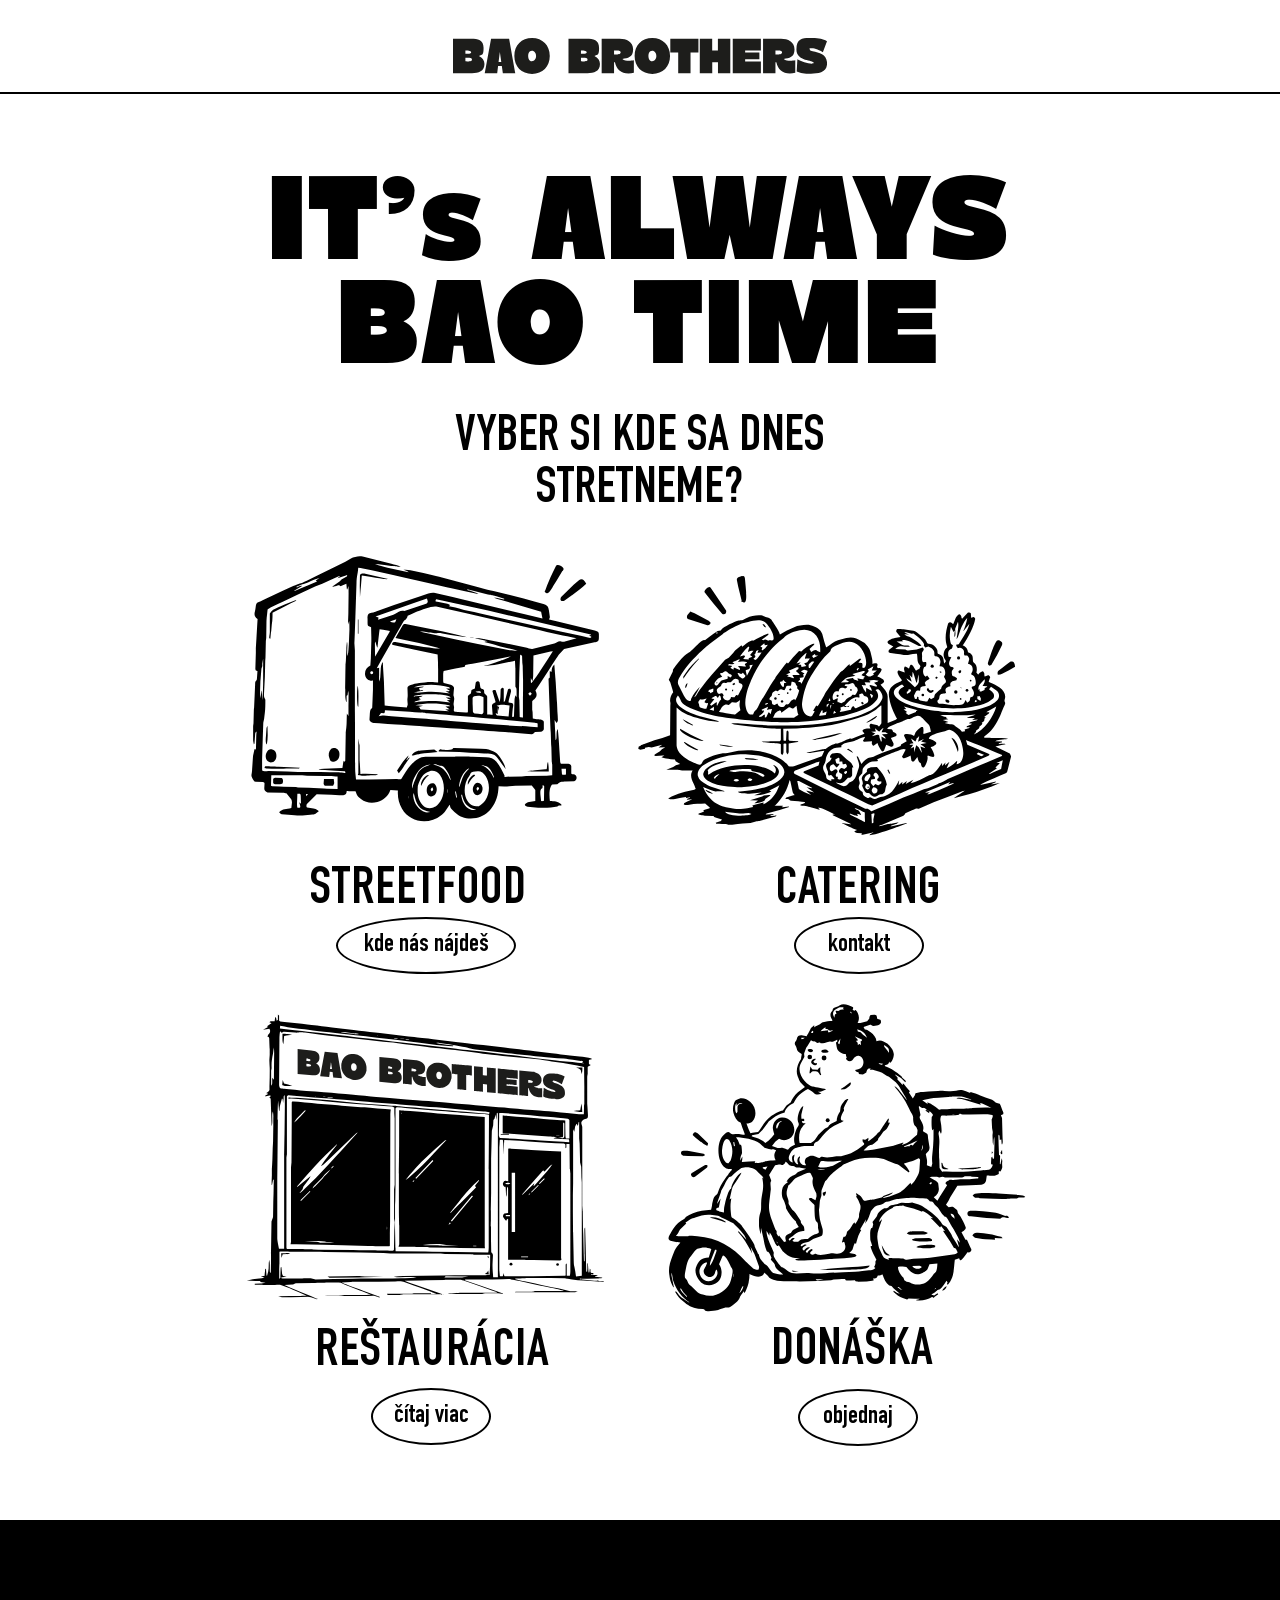
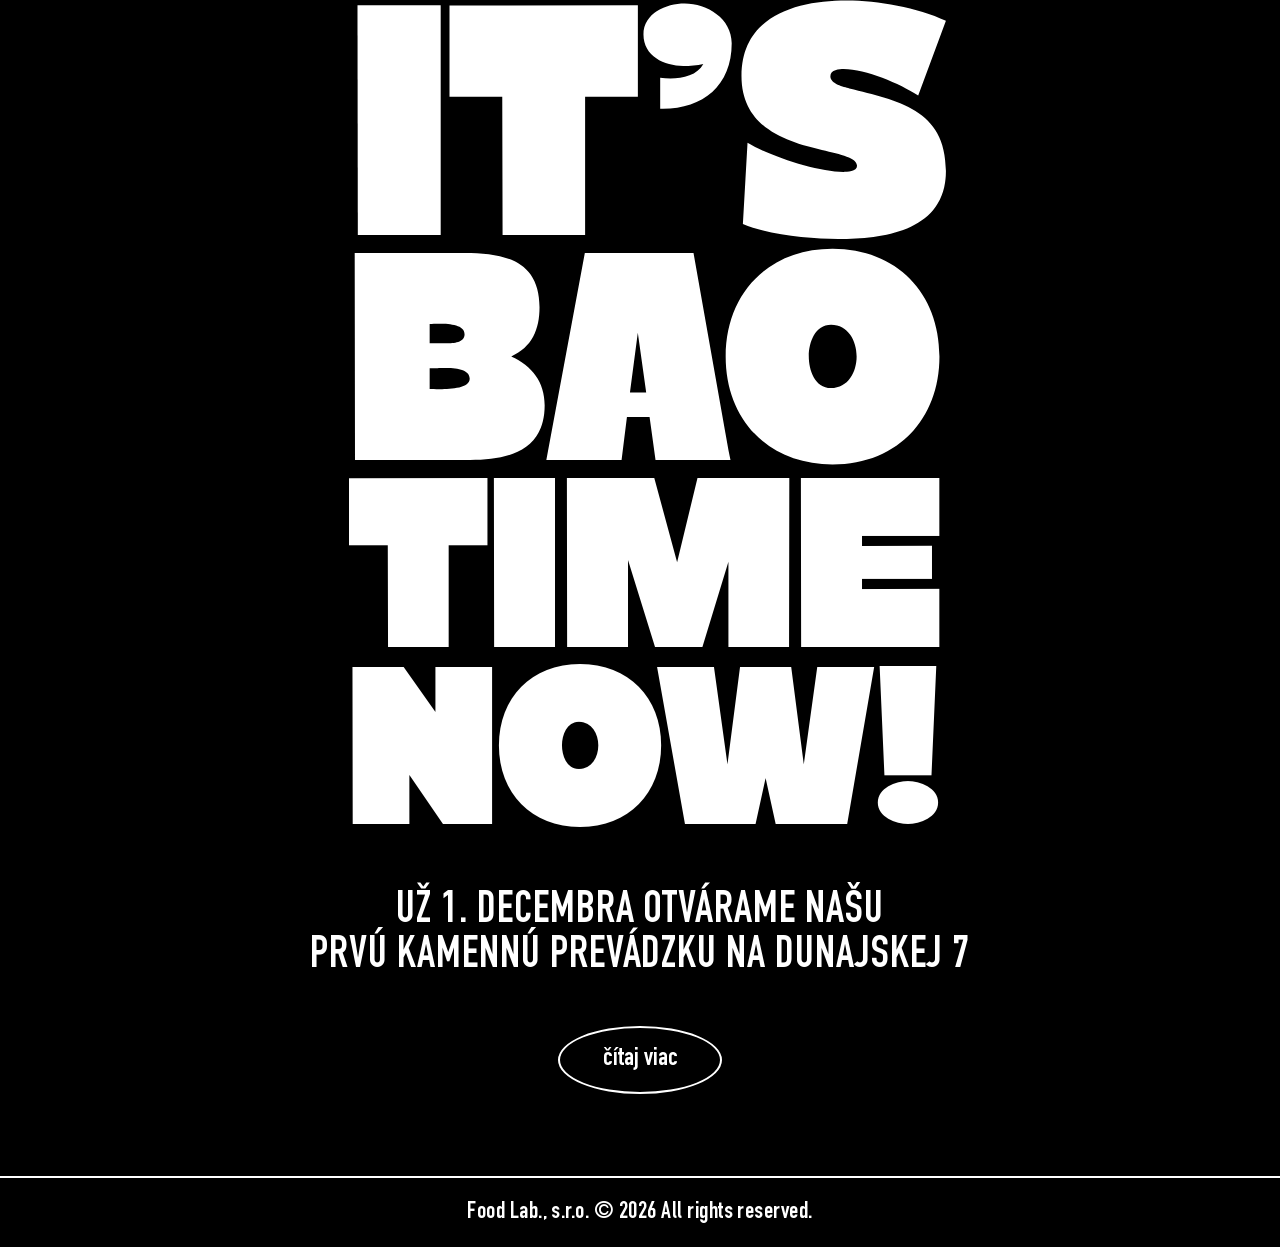
==== index.html @ 86ca7b3a "Initial commit - Bao static site" ====
<!DOCTYPE html>
<html lang="sk">
<head>
  <meta charset="UTF-8">
  <meta name="viewport" content="width=device-width, initial-scale=1.0">
  
  <!-- Primary Meta Tags -->
  <title>BAO BROTHERS — It’s Always Bao Time | Ázijský Street Food, Catering, Reštaurácia, Donáška</title>
  <meta name="title" content="BAO BROTHERS — It’s Always Bao Time | Ázijský Street Food, Catering, Reštaurácia, Donáška">
  <meta name="description" content="Bao Brothers — autentické nadýchané parené bao žemličky. Ponúkame mobilný street food, prémiový catering na akcie, donášku a od 1. decembra novú kamennú reštauráciu na Dunajskej 7 v Bratislave.">
  <meta name="keywords" content="Bao Brothers, bao buns, street food Bratislava, catering na akcie, donáška bao, ázijská reštaurácia, Dunajská 7 Bratislava, parené buchtičky, Food Lab">
  <meta name="author" content="Food Lab., s.r.o.">
  <meta name="robots" content="index, follow">
  <link rel="canonical" href="https://baobrothers.sk/">

  <!-- Favicon -->
  <link rel="icon" type="image/svg+xml" href="assets/images/favicon.svg">
  <link rel="apple-touch-icon" href="assets/images/favicon.svg">
  <meta name="theme-color" content="#000000">

  <!-- Open Graph / Facebook / Instagram -->
  <meta property="og:type" content="website">
  <meta property="og:url" content="https://baobrothers.sk/">
  <meta property="og:title" content="BAO BROTHERS — It’s Always Bao Time">
  <meta property="og:description" content="Vyber si kde sa dnes stretneme? Streetfood, catering, donáška a nová kamenná prevádzka na Dunajskej 7 v Bratislave.">
  <meta property="og:image" content="https://baobrothers.sk/assets/images/og-image.jpg">
  <meta property="og:site_name" content="BAO BROTHERS">
  <meta property="og:locale" content="sk_SK">

  <!-- Twitter Cards -->
  <meta name="twitter:card" content="summary_large_image">
  <meta name="twitter:url" content="https://baobrothers.sk/">
  <meta name="twitter:title" content="BAO BROTHERS — It’s Always Bao Time">
  <meta name="twitter:description" content="Vyber si kde sa dnes stretneme? Streetfood, catering, donáška a nová kamenná prevádzka na Dunajskej 7 v Bratislave.">
  <meta name="twitter:image" content="https://baobrothers.sk/assets/images/og-image.jpg">

  <!-- Structured Data (JSON-LD) for Local Business / Restaurant SEO -->
  <script type="application/ld+json">
  {
    "@context": "https://schema.org",
    "@type": "Restaurant",
    "name": "Bao Brothers",
    "image": "https://baobrothers.sk/assets/images/og-image.jpg",
    "logo": "https://baobrothers.sk/assets/images/bao-brothers-logo.svg",
    "url": "https://baobrothers.sk/",
    "telephone": "+421900123456",
    "servesCuisine": ["Asian", "Street Food", "Bao Buns"],
    "priceRange": "$$",
    "address": {
      "@type": "PostalAddress",
      "streetAddress": "Dunajská 7",
      "addressLocality": "Bratislava",
      "postalCode": "81108",
      "addressCountry": "SK"
    },
    "geo": {
      "@type": "GeoCoordinates",
      "latitude": 48.1451,
      "longitude": 17.1165
    },
    "openingHoursSpecification": [
      {
        "@type": "OpeningHoursSpecification",
        "dayOfWeek": ["Monday", "Tuesday", "Wednesday", "Thursday", "Friday", "Saturday", "Sunday"],
        "opens": "11:00",
        "closes": "22:00"
      }
    ],
    "parentOrganization": {
      "@type": "Organization",
      "name": "Food Lab., s.r.o.",
      "legalName": "Food Lab., s.r.o."
    },
    "hasOfferCatalog": {
      "@type": "OfferCatalog",
      "name": "Služby a ponuka Bao Brothers",
      "itemListElement": [
        {
          "@type": "Offer",
          "itemOffered": {
            "@type": "Service",
            "name": "Streetfood",
            "description": "Mobilný food truck na festivaloch a podujatiach."
          }
        },
        {
          "@type": "Offer",
          "itemOffered": {
            "@type": "Service",
            "name": "Catering",
            "description": "Originálny street food catering pre firemné a súkromné akcie."
          }
        },
        {
          "@type": "Offer",
          "itemOffered": {
            "@type": "Service",
            "name": "Reštaurácia",
            "description": "Kamenná prevádzka na Dunajskej 7 v Bratislave."
          }
        },
        {
          "@type": "Offer",
          "itemOffered": {
            "@type": "Service",
            "name": "Donáška",
            "description": "Rozvoz čerstvých teplých bao žemličiek cez donáškové platformy."
          }
        }
      ]
    }
  }
  </script>

  <!-- Preload Critical Fonts -->
  <link rel="preload" href="assets/fonts/Chunk_SK_final.otf" as="font" type="font/otf" crossorigin>
  <link rel="preload" href="assets/fonts/DIN-Condensed-Bold.ttf" as="font" type="font/ttf" crossorigin>

  <!-- Stylesheet -->
  <link rel="stylesheet" href="css/style.css">
</head>
<body>

  <!-- ========================================================================
       SITE HEADER
       ======================================================================== -->
  <header class="site-header" role="banner">
    <div class="header-inner">
      <a href="/" class="brand-logo-link" aria-label="Bao Brothers Domovská stránka">
        <img src="assets/images/bao-brothers-logo.svg" alt="BAO BROTHERS" class="brand-logo" width="374" height="36">
      </a>
    </div>
    <div class="header-divider" aria-hidden="true"></div>
  </header>

  <!-- ========================================================================
       MAIN CONTENT
       ======================================================================== -->
  <main role="main">

    <!-- Top Light Section: Hero & 4 Core Offerings -->
    <section class="section-light" aria-label="Ponuka služieb">
      <div class="container">
        
        <!-- Hero Headline -->
        <h1 class="hero-headline">
          IT’<span class="sub-s">s</span> ALWAYS<br>BAO TIME
        </h1>

        <!-- Subtitle -->
        <h2 class="hero-subheadline">
          VYBER SI KDE SA DNES<br>STRETNEME?
        </h2>

        <!-- 2x2 Services Grid -->
        <div class="services-grid">

          <!-- 1. STREETFOOD -->
          <article class="service-card card-streetfood" aria-label="Streetfood ponuka">
            <a href="pdf/streetfood.pdf" target="_blank" rel="noopener noreferrer" class="illustration-link" aria-label="Otvoriť PDF ponuku pre Streetfood">
              <img src="assets/images/icon-streetfood.svg" alt="Bao Brothers Streetfood Food Truck ilustrácia" class="service-illustration img-streetfood" width="389" height="264" loading="eager">
            </a>
            <h3 class="service-title">STREETFOOD</h3>
            <a href="pdf/streetfood.pdf" target="_blank" rel="noopener noreferrer" class="bao-btn btn-streetfood" aria-label="Kde nás nájdeš - otvoriť Streetfood PDF">
              kde nás nájdeš
            </a>
          </article>

          <!-- 2. CATERING -->
          <article class="service-card card-catering" aria-label="Catering ponuka">
            <a href="pdf/catering.pdf" target="_blank" rel="noopener noreferrer" class="illustration-link" aria-label="Otvoriť PDF ponuku pre Catering">
              <img src="assets/images/icon-catering.svg" alt="Bao Brothers Catering naparené žemličky a rolky ilustrácia" class="service-illustration img-catering" width="378" height="264" loading="eager">
            </a>
            <h3 class="service-title">CATERING</h3>
            <a href="pdf/catering.pdf" target="_blank" rel="noopener noreferrer" class="bao-btn btn-catering" aria-label="Kontakt pre catering - otvoriť Catering PDF">
              kontakt
            </a>
          </article>

          <!-- 3. REŠTAURÁCIA -->
          <article class="service-card card-restauracia" aria-label="Reštaurácia ponuka">
            <a href="pdf/restauracia.pdf" target="_blank" rel="noopener noreferrer" class="illustration-link" aria-label="Otvoriť PDF ponuku pre Reštauráciu">
              <img src="assets/images/icon-restauracia.svg" alt="Bao Brothers Kamenná reštaurácia výklad Dunajská 7 ilustrácia" class="service-illustration img-restauracia" width="365" height="290" loading="lazy">
            </a>
            <h3 class="service-title">REŠTAURÁCIA</h3>
            <a href="pdf/restauracia.pdf" target="_blank" rel="noopener noreferrer" class="bao-btn btn-restauracia" aria-label="Čítaj viac o reštaurácii - otvoriť Reštaurácia PDF">
              čítaj viac
            </a>
          </article>

          <!-- 4. DONÁŠKA -->
          <article class="service-card card-donaska" aria-label="Donáška ponuka">
            <a href="pdf/donaska.pdf" target="_blank" rel="noopener noreferrer" class="illustration-link" aria-label="Otvoriť PDF ponuku pre Donášku">
              <img src="assets/images/icon-donaska.svg" alt="Bao Brothers Donáška sumo na skútri ilustrácia" class="service-illustration img-donaska" width="363" height="312" loading="lazy">
            </a>
            <h3 class="service-title">DONÁŠKA</h3>
            <a href="pdf/donaska.pdf" target="_blank" rel="noopener noreferrer" class="bao-btn btn-donaska" aria-label="Objednaj donášku - otvoriť Donáška PDF">
              objednaj
            </a>
          </article>

        </div>
      </div>
    </section>

    <!-- Bottom Dark Section: Announcement & Grand Opening -->
    <section class="section-dark" aria-label="Otvorenie kamennej prevádzky">
      <div class="container">
        
        <!-- Headline: IT'S BAO TIME NOW! (rendered using Chunk SK font) -->
        <h2 class="dark-headline" aria-label="IT'S BAO TIME NOW!">
          <span class="dark-line dark-line-1">IT’S</span>
          <span class="dark-line dark-line-2">BAO</span>
          <span class="dark-line dark-line-3">TIME</span>
          <span class="dark-line dark-line-4">NOW!</span>
        </h2>

        <!-- Announcement Text -->
        <p class="announcement-text">
          UŽ 1. DECEMBRA OTVÁRAME NAŠU<br>PRVÚ KAMENNÚ PREVÁDZKU NA DUNAJSKEJ 7
        </p>

        <!-- Action Button -->
        <div class="dark-btn-wrapper">
          <a href="pdf/restauracia.pdf" target="_blank" rel="noopener noreferrer" class="bao-btn bao-btn-white btn-citaj-viac-dark" aria-label="Čítaj viac o novej reštaurácii na Dunajskej 7">
            čítaj viac
          </a>
        </div>

      </div>
    </section>

  </main>

  <!-- ========================================================================
       FOOTER
       ======================================================================== -->
  <div class="footer-divider" aria-hidden="true"></div>
  <footer class="site-footer" role="contentinfo">
    <div class="container">
      <p class="copyright-text">
        Food Lab., s.r.o. &copy; 2026 All rights reserved.
      </p>
    </div>
  </footer>

</body>
</html>
---- css/style.css ----
/* ==========================================================================
   BAO BROTHERS — Official Website Stylesheet
   Precision typography and responsive layout matching BAO_onepager.pdf
   ========================================================================== */

@font-face {
  font-family: 'Chunk SK';
  src: url('../assets/fonts/Chunk_SK_final.otf') format('opentype');
  font-weight: 700;
  font-style: normal;
  font-display: swap;
}

@font-face {
  font-family: 'DIN Condensed';
  src: url('../assets/fonts/DIN-Condensed-Bold.ttf') format('truetype');
  font-weight: 700;
  font-style: normal;
  font-display: swap;
}

:root {
  --color-black: #000000;
  --color-white: #ffffff;
  --font-chunk: 'Chunk SK', Impact, sans-serif;
  --font-din: 'DIN Condensed', 'Arial Narrow', sans-serif;
  --site-width: 1008px;
}

*, *::before, *::after {
  box-sizing: border-box;
  margin: 0;
  padding: 0;
}

html, body {
  margin: 0;
  padding: 0;
  background-color: var(--color-black);
  color: var(--color-black);
  font-family: var(--font-din);
  line-height: 1;
  overflow-x: hidden;
  -webkit-font-smoothing: antialiased;
  -moz-osx-font-smoothing: grayscale;
}

/* ==========================================================================
   HEADER SECTION (Total height: 94px)
   ========================================================================== */
.site-header {
  width: 100%;
  height: 94px;
  background-color: var(--color-white);
  position: relative;
}

.brand-logo-link {
  position: absolute;
  top: 38px;
  left: 50%;
  transform: translateX(-50%);
  display: block;
  line-height: 0;
  text-decoration: none;
}

.brand-logo {
  width: 374px;
  height: 36px;
  display: block;
}

.header-divider {
  position: absolute;
  top: 92px;
  left: 0;
  width: 100%;
  height: 2px;
  background-color: var(--color-black);
}

/* ==========================================================================
   TOP LIGHT SECTION (Starts y=94, height: 1426px, ends y=1520)
   ========================================================================== */
.section-light {
  width: 100%;
  height: 1426px;
  background-color: var(--color-white);
  color: var(--color-black);
  position: relative;
}

.section-light .container {
  width: var(--site-width);
  height: 100%;
  margin: 0 auto;
  position: relative;
}

/* Hero Title: IT'S ALWAYS / BAO TIME (y: 174..365 -> rel top: 80px) */
.hero-headline {
  position: absolute;
  top: 83px;
  left: 0;
  width: 100%;
  font-family: var(--font-chunk);
  font-size: 120.3px;
  line-height: 104px;
  letter-spacing: 0.033em;
  text-transform: uppercase;
  text-align: center;
  color: var(--color-black);
}

.hero-headline .sub-s {
  text-transform: lowercase;
}

/* Subtitle: VYBER SI KDE SA DNES / STRETNEME? (y: 414..501 -> rel top: 320px) */
.hero-subheadline {
  position: absolute;
  top: 320px;
  left: 0;
  width: 100%;
  font-family: var(--font-din);
  font-size: 51px;
  font-weight: 700;
  line-height: 52px;
  letter-spacing: 0.02em;
  text-transform: uppercase;
  text-align: center;
  color: var(--color-black);
}

/* ==========================================================================
   4 SERVICES IN LIGHT SECTION (Absolute on desktop)
   ========================================================================== */
/* 1. STREETFOOD (Col 1, Row 1) */
.card-streetfood .illustration-link {
  position: absolute;
  top: 457px; /* y = 556 */
  left: 69px;
  width: 440px;
  height: 275px;
  display: block;
  text-decoration: none;
}
.card-streetfood .img-streetfood {
  width: 440px;
  height: 275px;
  display: block;
}
.card-streetfood .service-title {
  position: absolute;
  top: 780px; /* y = 865 */
  left: 114px;
  width: 337px;
  font-family: var(--font-din);
  font-size: 53px;
  letter-spacing: 0.04em;
  font-weight: 700;
  line-height: 36px;
  letter-spacing: 0.02em;
  text-transform: uppercase;
  text-align: center;
  color: var(--color-black);
}
.card-streetfood .btn-streetfood {
  position: absolute;
  top: 823px; /* y = 917 */
  left: 200px;
  width: 180px;
  height: 57px;
}

/* 2. CATERING (Col 2, Row 1) */
.card-catering .illustration-link {
  position: absolute;
  top: 477px; /* y = 572 */
  left: 499px;
  width: 386px;
  height: 269px;
  display: block;
  text-decoration: none;
}
.card-catering .img-catering {
  width: 386px;
  height: 269px;
  display: block;
}
.card-catering .service-title {
  position: absolute;
  top: 780px; /* y = 865 */
  left: 554px;
  width: 337px;
  font-family: var(--font-din);
  font-size: 53px;
  letter-spacing: 0.04em;
  font-weight: 700;
  line-height: 36px;
  letter-spacing: 0.02em;
  text-transform: uppercase;
  text-align: center;
  color: var(--color-black);
}
.card-catering .btn-catering {
  position: absolute;
  top: 823px; /* y = 917 */
  left: 658px;
  width: 130px;
  height: 57px;
}

/* 3. REŠTAURÁCIA (Col 1, Row 2) */
.card-restauracia .illustration-link {
  position: absolute;
  top: 915px; /* y = 1012 */
  left: 102px;
  width: 375px;
  height: 295px;
  display: block;
  text-decoration: none;
}
.card-restauracia .img-restauracia {
  width: 375px;
  height: 295px;
  display: block;
}
.card-restauracia .service-title {
  position: absolute;
  top: 1237px; /* y = 1323 */
  left: 114px;
  width: 365px;
  font-family: var(--font-din);
  font-size: 53px;
  letter-spacing: 0.04em;
  font-weight: 700;
  line-height: 45px;
  letter-spacing: 0.02em;
  text-transform: uppercase;
  text-align: center;
  color: var(--color-black);
}
.card-restauracia .btn-restauracia {
  position: absolute;
  top: 1294px; /* y = 1388 */
  left: 235px;
  width: 120px;
  height: 57px;
}

/* 4. DONÁŠKA (Col 2, Row 2) */
.card-donaska .illustration-link {
  position: absolute;
  top: 905px; /* y = 1000 */
  left: 525px;
  width: 372px;
  height: 317px;
  display: block;
  text-decoration: none;
}
.card-donaska .img-donaska {
  width: 372px;
  height: 317px;
  display: block;
}
.card-donaska .service-title {
  position: absolute;
  top: 1236px; /* y = 1322 */
  left: 535px;
  width: 363px;
  font-family: var(--font-din);
  font-size: 53px;
  letter-spacing: 0.04em;
  font-weight: 700;
  line-height: 46px;
  letter-spacing: 0.02em;
  text-transform: uppercase;
  text-align: center;
  color: var(--color-black);
}
.card-donaska .btn-donaska {
  position: absolute;
  top: 1295px; /* y = 1389 */
  left: 662px;
  width: 120px;
  height: 57px;
}

/* ==========================================================================
   BUTTON STYLES
   ========================================================================== */
.bao-btn {
  display: inline-flex;
  align-items: center;
  justify-content: center;
  border-radius: 50%;
  border: 2.5px solid var(--color-black);
  background-color: transparent;
  color: var(--color-black);
  text-decoration: none;
  font-family: var(--font-din);
  font-size: 25.86px;
  font-weight: 700;
  line-height: 1;
  text-transform: lowercase;
  cursor: pointer;
  transition: transform 0.2s ease, background-color 0.2s ease, color 0.2s ease;
  user-select: none;
}

.bao-btn:hover {
  background-color: var(--color-black);
  color: var(--color-white);
  transform: scale(1.04);
}

.illustration-link {
  transition: transform 0.25s ease, opacity 0.2s ease;
}

.illustration-link:hover {
  transform: scale(1.02);
  opacity: 0.92;
}

/* ==========================================================================
   DARK SECTION (Starts y=1520, height: 1256px, ends y=2776)
   ========================================================================== */
.section-dark {
  width: 100%;
  height: 1256px;
  background-color: var(--color-black);
  color: var(--color-white);
  position: relative;
}

.section-dark .container {
  width: var(--site-width);
  height: 100%;
  margin: 0 auto;
  position: relative;
}

/* Dark Section Headline: IT'S BAO TIME NOW! (rendered in Chunk SK font) */
.dark-headline {
  position: absolute;
  top: 80px;
  left: 200px;
  width: 610px;
  height: 830px;
  overflow: hidden;
  font-family: var(--font-chunk);
  color: var(--color-white);
  text-transform: uppercase;
  font-weight: 700;
  margin: 0;
  padding: 0;
}

.dark-headline .dark-line {
  position: absolute;
  line-height: 0.8;
  white-space: nowrap;
  user-select: none;
}

.dark-headline .dark-line-1 {
  top: 18px;
  left: 13.5px;
  font-size: 334px;
}

.dark-headline .dark-line-2 {
  top: 263.5px;
  left: 11.5px;
  font-size: 301px;
}

.dark-headline .dark-line-3 {
  top: 488px;
  left: 13px;
  font-size: 245.5px;
}

.dark-headline .dark-line-4 {
  top: 675.5px;
  left: 11px;
  font-size: 228.5px;
}

/* Announcement: UŽ 1. DECEMBRA... (y: 2482..2570 -> rel top: 962px) */
.announcement-text {
  position: absolute;
  top: 970px;
  left: 0;
  width: 100%;
  font-family: var(--font-din);
  font-size: 44.5px;
  font-weight: 700;
  line-height: 45px;
  letter-spacing: 0.022em;
  text-transform: uppercase;
  text-align: center;
  color: var(--color-white);
}

/* Dark action button (y: 2626..2694 -> rel top: 1106px) */
.dark-btn-wrapper {
  position: absolute;
  top: 1106px;
  left: 422px;
  width: 164px;
  height: 68px;
}

.bao-btn-white {
  width: 164px;
  height: 68px;
  border-color: var(--color-white);
  color: var(--color-white);
}

.bao-btn-white:hover {
  background-color: var(--color-white);
  color: var(--color-black);
}

/* ==========================================================================
   FOOTER (Starts y=2776, height: 71px, ends y=2847)
   ========================================================================== */
.footer-divider {
  width: 100%;
  height: 2px;
  background-color: var(--color-white);
}

.site-footer {
  width: 100%;
  height: 69px;
  background-color: var(--color-black);
  position: relative;
  text-align: center;
}

.copyright-text {
  position: absolute;
  top: 23px;
  left: 0;
  width: 100%;
  font-family: var(--font-din);
  font-size: 24px;
  font-weight: 700;
  letter-spacing: 0.02em;
  color: var(--color-white);
}

/* ==========================================================================
   RESPONSIVE DESIGN (TABLETS & MOBILE)
   When width < 1008px, seamlessly switch to flex/grid flow
   ========================================================================== */
@media (max-width: 1007px) {
  .site-header, .section-light, .section-dark, .site-footer {
    height: auto;
  }
  .section-light .container, .section-dark .container {
    width: 100%;
    height: auto;
    position: static;
    padding: 0 20px;
  }
  .brand-logo-link, .header-divider, .hero-headline, .hero-subheadline,
  .dark-headline, .announcement-text, .dark-btn-wrapper, .copyright-text,
  .card-streetfood .illustration-link, .card-streetfood .service-title, .card-streetfood .btn-streetfood,
  .card-catering .illustration-link, .card-catering .service-title, .card-catering .btn-catering,
  .card-restauracia .illustration-link, .card-restauracia .service-title, .card-restauracia .btn-restauracia,
  .card-donaska .illustration-link, .card-donaska .service-title, .card-donaska .btn-donaska {
    position: static;
    transform: none;
    width: auto;
    margin: 0 auto;
  }
  .site-header {
    padding: 30px 16px 0 16px;
  }
  .brand-logo {
    width: 320px;
    height: auto;
  }
  .header-divider {
    margin-top: 18px;
    position: static;
  }
  .section-light {
    padding-top: 50px;
    padding-bottom: 50px;
  }
  .hero-headline {
    font-size: clamp(38px, 9.8vw, 84px);
    line-height: 0.92;
    margin-bottom: 30px;
    white-space: normal;
  }
  .hero-subheadline {
    font-size: clamp(24px, 5.2vw, 42px);
    line-height: 1.1;
    margin-bottom: 40px;
  }
  .services-grid {
    display: grid;
    grid-template-columns: repeat(2, minmax(280px, 1fr));
    gap: 36px 24px;
    max-width: 800px;
  }
  .service-card {
    display: flex;
    flex-direction: column;
    align-items: center;
    text-align: center;
  }
  .illustration-link {
    height: auto !important;
    min-height: 180px;
    display: flex;
    align-items: center;
    justify-content: center;
    margin-top: 0 !important;
  }
  .img-streetfood,
  .img-catering,
  .img-restauracia,
  .img-donaska {
    width: 100% !important;
    max-width: 320px !important;
    height: auto !important;
  }
  .service-title {
    margin-top: 16px !important;
    margin-bottom: 14px !important;
    font-size: clamp(34px, 4.8vw, 46px) !important;
    line-height: 1 !important;
  }
  .bao-btn {
    min-width: 140px;
    height: 52px !important;
    padding: 0 24px;
    border-radius: 9999px;
  }
  .btn-streetfood {
    min-width: 170px;
  }
  .section-dark {
    padding-top: 50px;
    padding-bottom: 50px;
  }
  .dark-headline {
    position: static;
    width: 100%;
    max-width: 585px;
    height: auto;
    overflow: visible;
    margin: 0 auto 36px auto;
    display: flex;
    flex-direction: column;
    align-items: center;
    text-align: center;
  }
  .dark-headline .dark-line {
    position: static;
    display: block;
    line-height: 0.82;
    text-align: center;
    white-space: nowrap;
  }
  .dark-headline .dark-line-1 { font-size: clamp(80px, 41vw, 240px); }
  .dark-headline .dark-line-2 { font-size: clamp(72px, 37.5vw, 218px); }
  .dark-headline .dark-line-3 { font-size: clamp(59px, 30.75vw, 178px); }
  .dark-headline .dark-line-4 { font-size: clamp(55px, 28.5vw, 165px); }
  .announcement-text {
    font-size: clamp(22px, 4.6vw, 36px) !important;
    line-height: 1.15 !important;
    margin-bottom: 36px !important;
    padding: 0 16px;
    max-width: 650px;
  }
  .dark-btn-wrapper {
    display: flex;
    justify-content: center;
  }
  .bao-btn-white {
    min-width: 160px;
    height: 60px !important;
  }
  .footer-divider {
    position: static;
  }
  .site-footer {
    height: auto;
    padding: 24px 16px;
  }
  .copyright-text {
    position: static;
    font-size: clamp(15px, 2.8vw, 20px);
  }
}

@media (max-width: 680px) {
  .site-header {
    padding-top: 24px;
  }
  .brand-logo {
    width: 240px;
    max-width: 80vw;
  }
  .hero-headline {
    font-size: clamp(28px, 8.5vw, 44px);
    margin-bottom: 20px;
  }
  .hero-subheadline {
    font-size: clamp(17px, 5.2vw, 24px);
    line-height: 1.15;
    margin-bottom: 28px;
  }
  .services-grid {
    grid-template-columns: 1fr;
    row-gap: 36px;
    max-width: 300px;
  }
  .service-illustration {
    max-width: 240px !important;
  }
  .service-title {
    font-size: 32px !important;
  }
  .section-dark {
    padding-top: 48px;
    padding-bottom: 48px;
  }
  .dark-headline {
    margin-bottom: 28px;
    padding: 0 10px;
  }
  .dark-headline .dark-line-1 { font-size: clamp(38px, 38vw, 115px); }
  .dark-headline .dark-line-2 { font-size: clamp(34px, 34.5vw, 104px); }
  .dark-headline .dark-line-3 { font-size: clamp(28px, 28.5vw, 86px); }
  .dark-headline .dark-line-4 { font-size: clamp(26px, 26.2vw, 79px); }
  .announcement-text {
    font-size: clamp(16px, 4.8vw, 22px) !important;
    line-height: 1.25 !important;
    margin-bottom: 28px !important;
  }
  .bao-btn-white {
    min-width: 140px;
    height: 52px !important;
  }
  .copyright-text {
    font-size: 14px;
  }
}
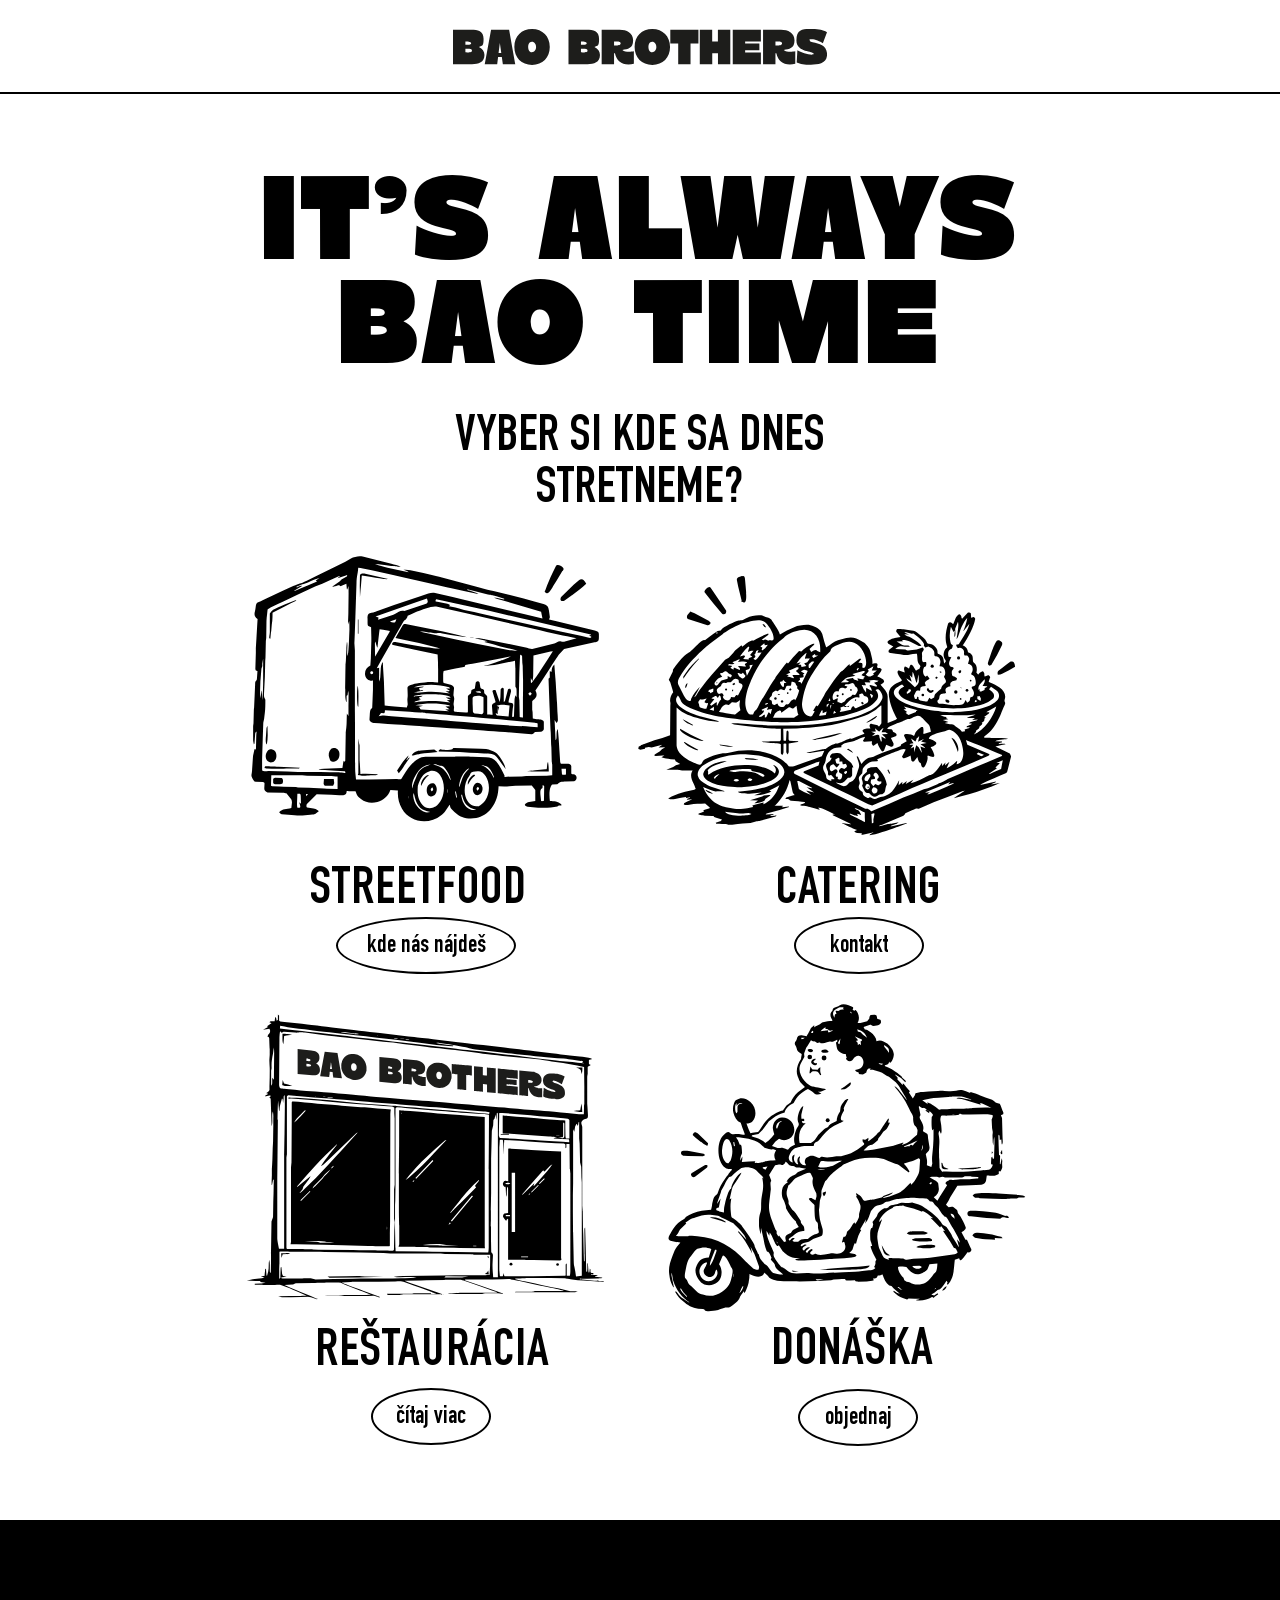
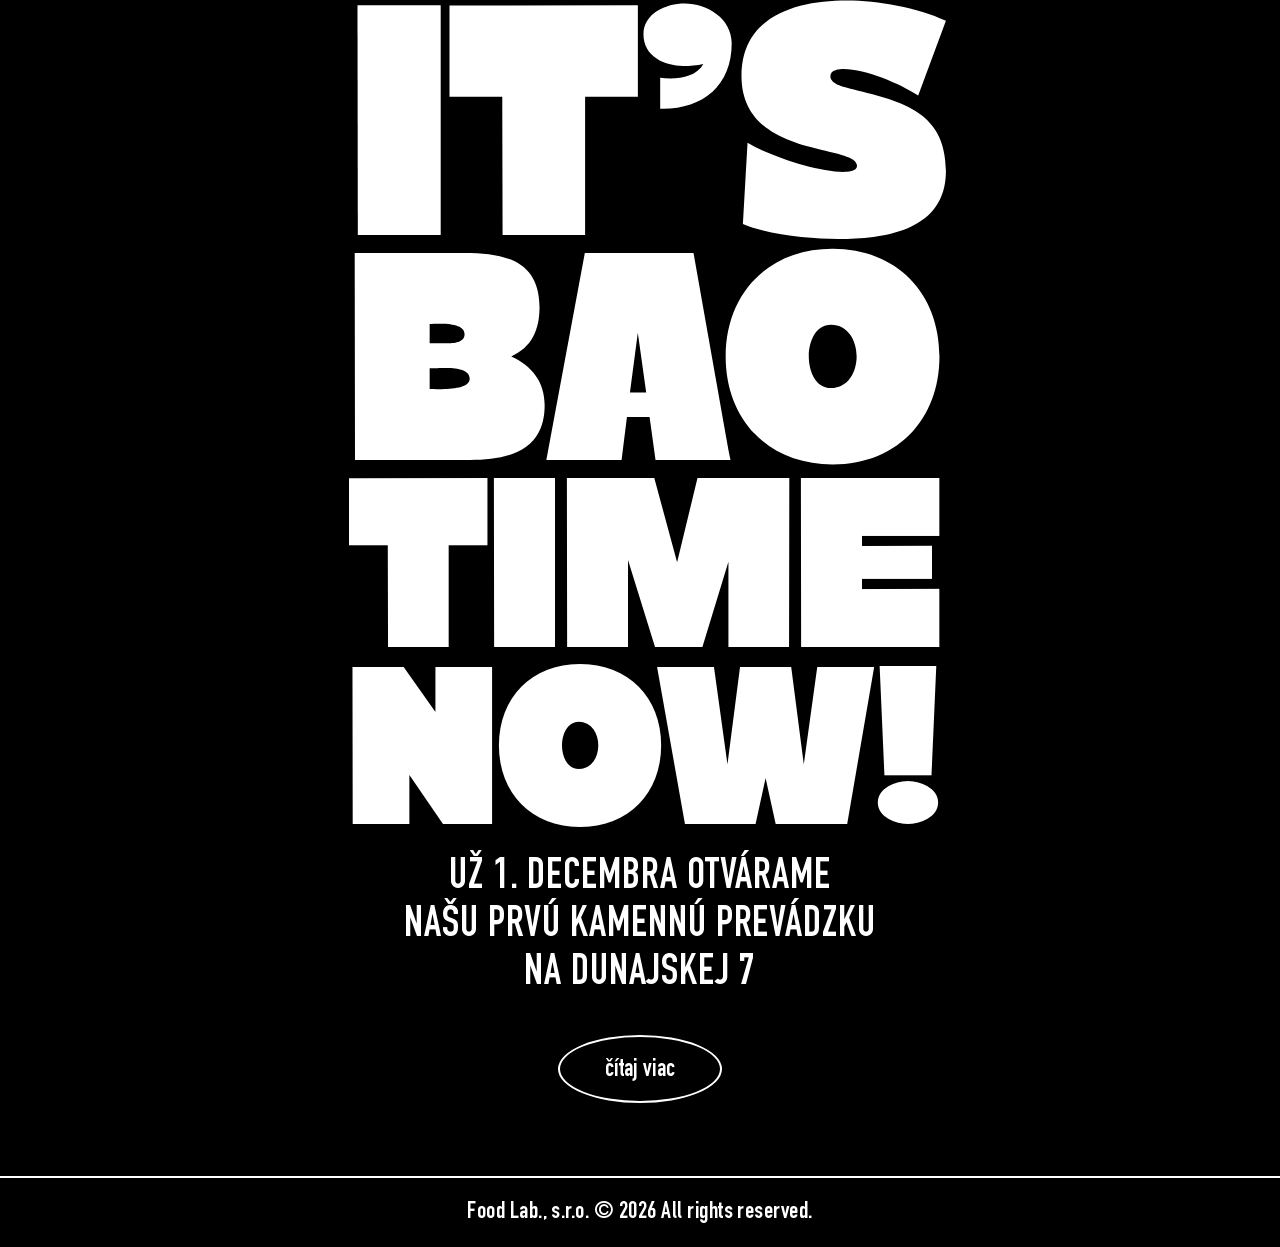
==== commit 273414eb: "Fix typography: capital S in hero, DIN Condensed Bold font, and vertical button centering" ====
--- a/index.html
+++ b/index.html
@@ -144,7 +144,7 @@
         
         <!-- Hero Headline -->
         <h1 class="hero-headline">
-          IT’<span class="sub-s">s</span> ALWAYS<br>BAO TIME
+          IT’S ALWAYS<br>BAO TIME
         </h1>
 
         <!-- Subtitle -->
@@ -217,7 +217,9 @@
 
         <!-- Announcement Text -->
         <p class="announcement-text">
-          UŽ 1. DECEMBRA OTVÁRAME NAŠU<br>PRVÚ KAMENNÚ PREVÁDZKU NA DUNAJSKEJ 7
+          UŽ 1. DECEMBRA OTVÁRAME<br>
+          NAŠU PRVÚ KAMENNÚ PREVÁDZKU<br>
+          NA DUNAJSKEJ 7
         </p>
 
         <!-- Action Button -->
--- a/css/style.css
+++ b/css/style.css
@@ -14,7 +14,15 @@
 @font-face {
   font-family: 'DIN Condensed';
   src: url('../assets/fonts/DIN-Condensed-Bold.ttf') format('truetype');
-  font-weight: 700;
+  font-weight: 400 900;
+  font-style: normal;
+  font-display: swap;
+}
+
+@font-face {
+  font-family: 'DIN Condensed Bold';
+  src: url('../assets/fonts/DIN-Condensed-Bold.ttf') format('truetype');
+  font-weight: 400 900;
   font-style: normal;
   font-display: swap;
 }
@@ -23,7 +31,7 @@
   --color-black: #000000;
   --color-white: #ffffff;
   --font-chunk: 'Chunk SK', Impact, sans-serif;
-  --font-din: 'DIN Condensed', 'Arial Narrow', sans-serif;
+  --font-din: 'DIN Condensed', 'DIN Condensed Bold', 'Arial Narrow', sans-serif;
   --site-width: 1008px;
 }
 
@@ -53,14 +61,25 @@
   height: 94px;
   background-color: var(--color-white);
   position: relative;
+  display: flex;
+  justify-content: center;
+  align-items: center;
+}
+
+.header-inner {
+  display: flex;
+  justify-content: center;
+  align-items: center;
+  width: 100%;
+  max-width: var(--site-width);
+  margin: 0 auto;
 }
 
 .brand-logo-link {
-  position: absolute;
-  top: 38px;
-  left: 50%;
-  transform: translateX(-50%);
-  display: block;
+  display: flex;
+  justify-content: center;
+  align-items: center;
+  margin: 0 auto;
   line-height: 0;
   text-decoration: none;
 }
@@ -69,6 +88,7 @@
   width: 374px;
   height: 36px;
   display: block;
+  margin: 0 auto;
 }
 
 .header-divider {
@@ -111,10 +131,6 @@
   text-transform: uppercase;
   text-align: center;
   color: var(--color-black);
-}
-
-.hero-headline .sub-s {
-  text-transform: lowercase;
 }
 
 /* Subtitle: VYBER SI KDE SA DNES / STRETNEME? (y: 414..501 -> rel top: 320px) */
@@ -295,19 +311,22 @@
   display: inline-flex;
   align-items: center;
   justify-content: center;
+  text-align: center;
   border-radius: 50%;
   border: 2.5px solid var(--color-black);
   background-color: transparent;
   color: var(--color-black);
   text-decoration: none;
   font-family: var(--font-din);
-  font-size: 25.86px;
+  font-size: 24.5px;
   font-weight: 700;
   line-height: 1;
   text-transform: lowercase;
   cursor: pointer;
   transition: transform 0.2s ease, background-color 0.2s ease, color 0.2s ease;
   user-select: none;
+  box-sizing: border-box;
+  padding: 4px 10px 0 10px;
 }
 
 .bao-btn:hover {
@@ -390,29 +409,33 @@
   font-size: 228.5px;
 }
 
-/* Announcement: UŽ 1. DECEMBRA... (y: 2482..2570 -> rel top: 962px) */
+/* Announcement: UŽ 1. DECEMBRA... (3 lines) */
 .announcement-text {
   position: absolute;
-  top: 970px;
+  top: 935px;
   left: 0;
   width: 100%;
   font-family: var(--font-din);
-  font-size: 44.5px;
-  font-weight: 700;
-  line-height: 45px;
+  font-size: 42px;
+  font-weight: 700;
+  line-height: 48px;
   letter-spacing: 0.022em;
   text-transform: uppercase;
   text-align: center;
   color: var(--color-white);
 }
 
-/* Dark action button (y: 2626..2694 -> rel top: 1106px) */
+/* Dark action button */
 .dark-btn-wrapper {
   position: absolute;
-  top: 1106px;
-  left: 422px;
+  top: 1115px;
+  left: 50%;
+  transform: translateX(-50%);
   width: 164px;
   height: 68px;
+  display: flex;
+  justify-content: center;
+  align-items: center;
 }
 
 .bao-btn-white {
@@ -512,20 +535,27 @@
     grid-template-columns: repeat(2, minmax(280px, 1fr));
     gap: 36px 24px;
     max-width: 800px;
+    margin: 0 auto;
+    width: 100%;
+    justify-items: center;
   }
   .service-card {
     display: flex;
     flex-direction: column;
     align-items: center;
     text-align: center;
+    width: 100%;
+    margin: 0 auto;
   }
   .illustration-link {
     height: auto !important;
     min-height: 180px;
-    display: flex;
-    align-items: center;
-    justify-content: center;
-    margin-top: 0 !important;
+    display: flex !important;
+    align-items: center !important;
+    justify-content: center !important;
+    margin: 0 auto !important;
+    width: 100% !important;
+    text-align: center !important;
   }
   .img-streetfood,
   .img-catering,
@@ -534,21 +564,32 @@
     width: 100% !important;
     max-width: 320px !important;
     height: auto !important;
+    display: block !important;
+    margin: 0 auto !important;
   }
   .service-title {
     margin-top: 16px !important;
     margin-bottom: 14px !important;
     font-size: clamp(34px, 4.8vw, 46px) !important;
     line-height: 1 !important;
+    text-align: center !important;
+    width: 100% !important;
   }
   .bao-btn {
     min-width: 140px;
-    height: 52px !important;
-    padding: 0 24px;
+    height: 50px !important;
+    font-size: 21.5px !important;
+    padding: 3.5px 24px 0 24px;
     border-radius: 9999px;
+    display: inline-flex !important;
+    align-items: center !important;
+    justify-content: center !important;
+    text-align: center !important;
+    margin: 0 auto !important;
   }
   .btn-streetfood {
     min-width: 170px;
+    margin: 0 auto !important;
   }
   .section-dark {
     padding-top: 50px;
@@ -607,31 +648,87 @@
 
 @media (max-width: 680px) {
   .site-header {
-    padding-top: 24px;
+    height: auto;
+    padding: 24px 16px 16px 16px;
+    display: flex;
+    flex-direction: column;
+    align-items: center;
+    justify-content: center;
+    text-align: center;
   }
   .brand-logo {
     width: 240px;
     max-width: 80vw;
+    margin: 0 auto;
+    display: block;
   }
   .hero-headline {
     font-size: clamp(28px, 8.5vw, 44px);
     margin-bottom: 20px;
+    text-align: center;
   }
   .hero-subheadline {
     font-size: clamp(17px, 5.2vw, 24px);
     line-height: 1.15;
     margin-bottom: 28px;
+    text-align: center;
   }
   .services-grid {
     grid-template-columns: 1fr;
-    row-gap: 36px;
-    max-width: 300px;
-  }
-  .service-illustration {
+    row-gap: 40px;
+    width: 100%;
+    max-width: 320px;
+    margin: 0 auto;
+    justify-items: center;
+    align-items: center;
+  }
+  .service-card {
+    width: 100%;
+    margin: 0 auto;
+    display: flex;
+    flex-direction: column;
+    align-items: center;
+    text-align: center;
+  }
+  .illustration-link {
+    width: 100% !important;
+    display: flex !important;
+    align-items: center !important;
+    justify-content: center !important;
+    margin: 0 auto !important;
+    text-align: center !important;
+  }
+  .service-illustration,
+  .img-streetfood,
+  .img-catering,
+  .img-restauracia,
+  .img-donaska {
     max-width: 240px !important;
+    height: auto !important;
+    display: block !important;
+    margin: 0 auto !important;
   }
   .service-title {
     font-size: 32px !important;
+    text-align: center !important;
+    margin: 16px auto 14px auto !important;
+    width: 100% !important;
+  }
+  .bao-btn {
+    display: inline-flex !important;
+    align-items: center !important;
+    justify-content: center !important;
+    text-align: center !important;
+    margin: 0 auto !important;
+    font-size: 21.5px !important;
+    padding: 3.5px 24px 0 24px !important;
+  }
+  .card-streetfood .btn-streetfood,
+  .card-catering .btn-catering,
+  .card-restauracia .btn-restauracia,
+  .card-donaska .btn-donaska {
+    margin: 0 auto !important;
+    display: inline-flex !important;
   }
   .section-dark {
     padding-top: 48px;
@@ -640,21 +737,40 @@
   .dark-headline {
     margin-bottom: 28px;
     padding: 0 10px;
+    display: flex;
+    flex-direction: column;
+    align-items: center;
+    text-align: center;
   }
   .dark-headline .dark-line-1 { font-size: clamp(38px, 38vw, 115px); }
   .dark-headline .dark-line-2 { font-size: clamp(34px, 34.5vw, 104px); }
   .dark-headline .dark-line-3 { font-size: clamp(28px, 28.5vw, 86px); }
   .dark-headline .dark-line-4 { font-size: clamp(26px, 26.2vw, 79px); }
   .announcement-text {
-    font-size: clamp(16px, 4.8vw, 22px) !important;
-    line-height: 1.25 !important;
+    font-size: clamp(16px, 4.4vw, 24px) !important;
+    font-weight: 700 !important;
+    line-height: 1.3 !important;
     margin-bottom: 28px !important;
+    text-align: center !important;
+    max-width: 650px;
+    margin-left: auto !important;
+    margin-right: auto !important;
+  }
+  .dark-btn-wrapper {
+    display: flex;
+    justify-content: center;
+    align-items: center;
+    margin: 0 auto;
+    width: 100%;
   }
   .bao-btn-white {
     min-width: 140px;
     height: 52px !important;
+    font-size: 21.5px !important;
+    margin: 0 auto !important;
   }
   .copyright-text {
     font-size: 14px;
-  }
-}
+    text-align: center;
+  }
+}
